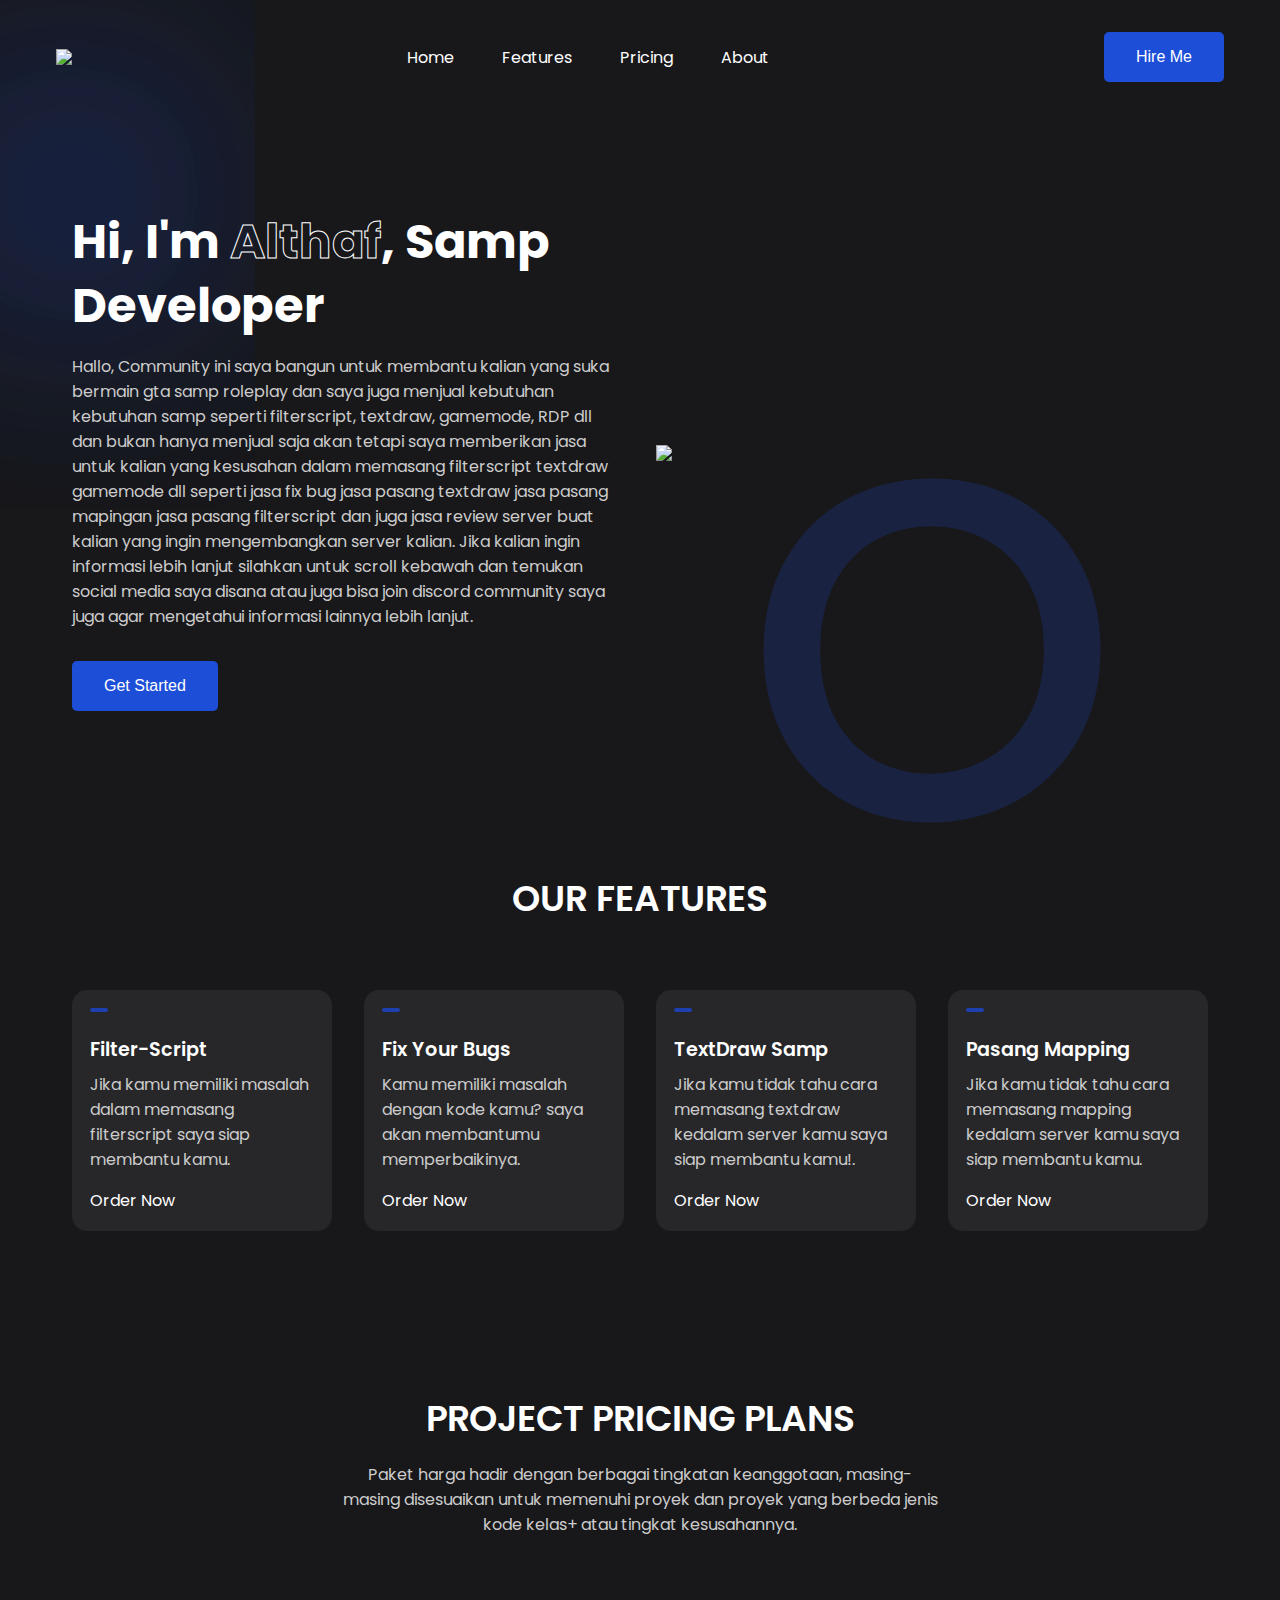
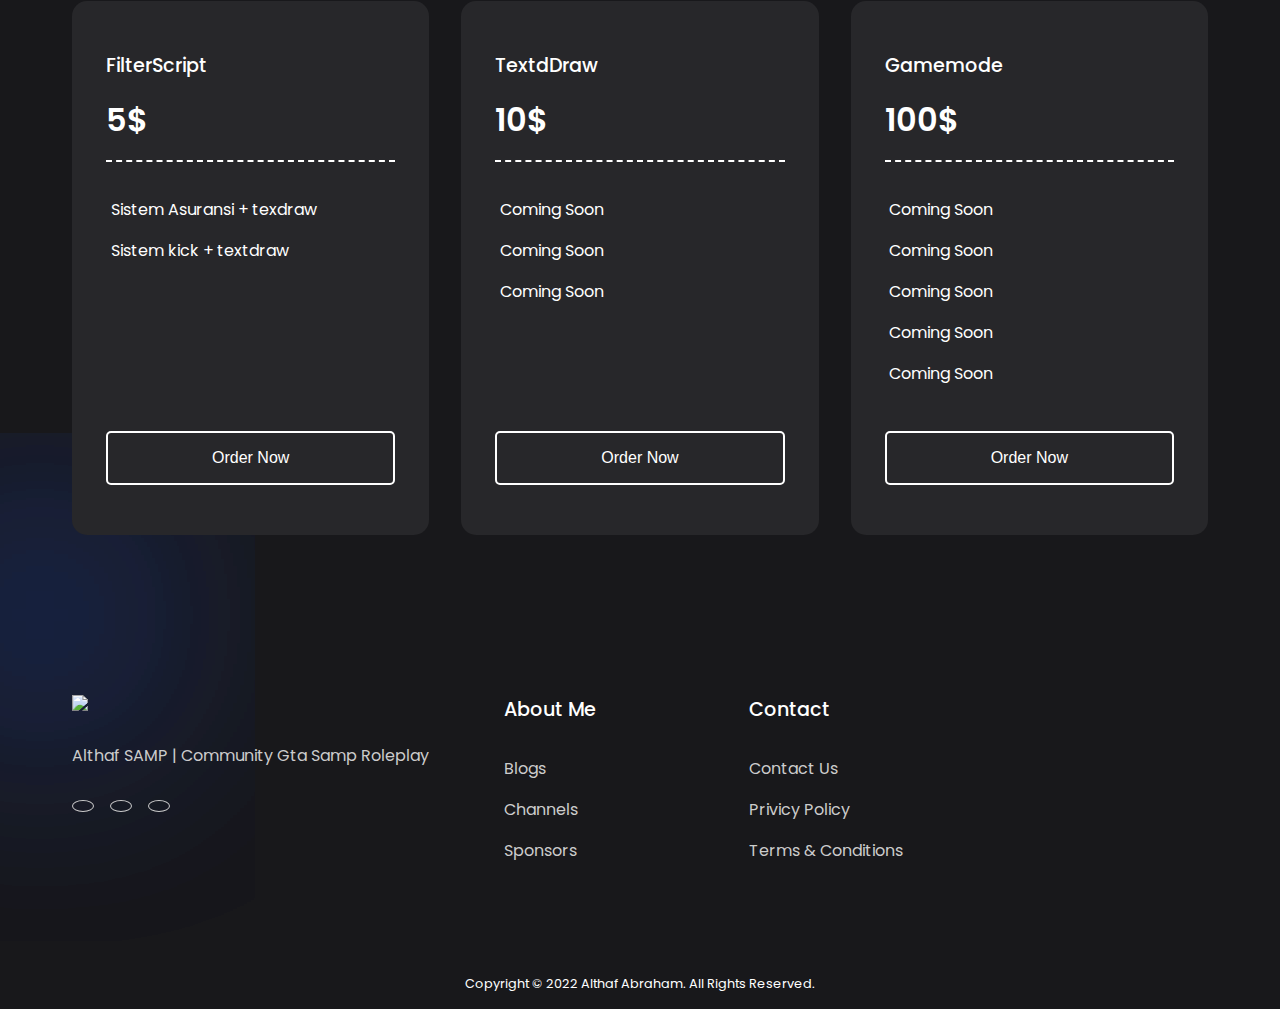
==== index.html @ edbcb1a2 "Add files via upload" ====
<!DOCTYPE html>
<html lang="en">

<head>
    <meta charset="UTF-8">
    <meta name="viewport" content="width=device-width, initial-scale=1.0">
    <link rel="stylesheet" href="https://cdnjs.cloudflare.com/ajax/libs/remixicon/3.5.0/remixicon.min.css">
    <link rel="stylesheet" href="style.css">
    <title>Althaf Community</title>
    <link rel="icon" href="images/picdev.png" type="image/x-icon">
</head>

<body>

    <nav>
        <div class="nav-logo">
            <a href="#">
                <img src="images/logo.png">
            </a>
        </div>

        <ul class="nav-links">
            <li class="link"><a href="" onclick="removeHash()">Home</a></li>
            <li id="link1" class="link"><a href="#features" onclick="scrollToSection('features')">Features</a></li>
            <li id="link2" class="link"><a href="#pricing-plans" onclick="scrollToSection('pricing-plans')">Pricing</a></li>
            <li id="link" class="link"><a href="./aboutme">About</a></li>
        </ul>
        <button class="btn" onclick="contactWhatsApp()">Hire Me</button>
    </nav>

    <header class="container">
        <div class="content">
            <span class="blur"></span>
            <span class="blur"></span>
            <h4></h4>
            <H1>Hi, I'm <span>Althaf</span>, Samp Developer</H1>
            <p>
                Hallo, Community ini saya bangun untuk membantu kalian yang suka bermain gta samp roleplay dan saya juga menjual kebutuhan kebutuhan samp
                seperti filterscript, textdraw, gamemode, RDP dll dan bukan hanya menjual saja akan tetapi saya memberikan jasa untuk kalian yang kesusahan dalam memasang filterscript
                textdraw gamemode dll seperti jasa fix bug jasa pasang textdraw jasa pasang mapingan jasa pasang filterscript dan juga jasa review server buat kalian yang ingin mengembangkan server kalian.
                Jika kalian ingin informasi lebih lanjut silahkan untuk scroll kebawah dan temukan social media saya disana atau juga bisa join discord community saya juga agar mengetahui informasi lainnya lebih lanjut.
            </p>
            <button class="btn" onclick="scrollToFeatures()">Get Started</button>
        </div>
        <div class="image">
            <img src="images/header.png">
        </div>
    </header>

    <section class="container" id="features">
        <h2 class="header">OUR FEATURES</h2>
        <div class="features">
            <div class="card">
                <span><i class="ri-money-dollar-box-line"></i></span>
                <h4>Filter-Script</h4>
                <p>
                    Jika kamu memiliki masalah dalam memasang filterscript saya siap membantu kamu.
                </p>
                <a href="#" onclick="orderFilterScript()">Order Now <i class="ri-arrow-right-line"></i></a>
            </div>
            <div class="card">
                <span><i class="ri-bug-line"></i></span>
                <h4>Fix Your Bugs</h4>
                <p>
                    Kamu memiliki masalah dengan kode kamu? saya akan membantumu memperbaikinya.
                </p>
                <a href="#" onclick="orderFixBugs()">Order Now <i class="ri-arrow-right-line"></i></a>
            </div>
            <div class="card">
                <span><i class="ri-history-line"></i></span>
                <h4>TextDraw Samp</h4>
                <p>
                    Jika kamu tidak tahu cara memasang textdraw kedalam server kamu saya siap membantu kamu!.
                </p>
                <a href="#" onclick="orderTextDraw()">Order Now <i class="ri-arrow-right-line"></i></a>
            </div>
            <div class="card">
                <span><i class="ri-shake-hands-line"></i></span>
                <h4>Pasang Mapping</h4>
                <p>
                    Jika kamu tidak tahu cara memasang mapping kedalam server kamu saya siap membantu kamu.
                </p>
                <a href="#" onclick="orderMapping()">Order Now <i class="ri-arrow-right-line"></i></a>
            </div>
        </div>
    </section>

    <section class="container" id="pricing-plans">
        <h2 class="header">PROJECT PRICING PLANS</h2>
        <p class="sub-header">
            Paket harga hadir dengan berbagai tingkatan keanggotaan, masing-masing disesuaikan untuk memenuhi proyek dan proyek yang berbeda
            jenis kode kelas+ atau tingkat kesusahannya.
        </p>
        <div class="pricing">
            <div class="card">
                <div class="content">
                    <img src="images/comingsoon.png" alt="">
                    <h4>FilterScript</h4>
                    <h3>5$</h3>
                    <p>
                        <i class="ri-checkbox-circle-line"></i>
                        Sistem Asuransi + texdraw
                    </p>
                    <p>
                        <i class="ri-checkbox-circle-line"></i>
                        Sistem kick + textdraw
                    </p>
                </div>
                <button class="btn" onclick="orderFilterScript()">Order Now</button>
            </div>
            <div class="card">
                <div class="content">
                    <img src="images/comingsoon.png" alt="">
                    <h4>TextdDraw</h4>
                    <h3>10$</h3>
                    <p>
                        <i class="ri-checkbox-circle-line"></i>
                        Coming Soon
                    </p>
                    <p>
                        <i class="ri-checkbox-circle-line"></i>
                        Coming Soon
                    </p>
                    <p>
                        <i class="ri-checkbox-circle-line"></i>
                        Coming Soon
                    </p>
                </div>
                <button class="btn" onclick="orderTextdraw()">Order Now</button>
            </div>
            <div class="card">
                <div class="content">
                    <img src="images/comingsoon.png" alt="">
                    <h4>Gamemode</h4>
                    <h3>100$</h3>
                    <p>
                        <i class="ri-checkbox-circle-line"></i>
                        Coming Soon
                    </p>
                    <p>
                        <i class="ri-checkbox-circle-line"></i>
                        Coming Soon
                    </p>
                    <p>
                        <i class="ri-checkbox-circle-line"></i>
                        Coming Soon
                    </p>
                    <p>
                        <i class="ri-checkbox-circle-line"></i>
                        Coming Soon
                    </p>
                    <p>
                        <i class="ri-checkbox-circle-line"></i>
                        Coming Soon
                    </p>
                </div>
                <button class="btn" onclick="orderGamemode()">Order Now</button>
            </div>
        </div>
    </section>

    <footer class="container">
        <span class="blur"></span>
        <span class="blur"></span>
        <div class="column">
            <div class="logo">
                <img src="images/logoalthaf.png">
            </div>
            <p>
                Althaf SAMP | Community Gta Samp Roleplay
            </p>
            <div class="socials">
                <a href="https://www.youtube.com/@althafsamp18" target="_blank"><i class="ri-youtube-line"></i></a>
                <a href="https://www.instagram.com/xalthafabraham/" target="_blank"><i class="ri-instagram-line"></i></a>
                <a href="https://discord.gg/uMQ23kVWEK" target="_blank"><i class="ri-discord-line"></i></a>
            </div>
        </div>
        <div class="column">
            <h4>About Me</h4>
            <a href="./aboutme">Blogs</a>
            <a href="https://www.youtube.com/@althafsamp18" target="_blank">Channels</a>
            <a href="#">Sponsors</a>
        </div>
        <div class="column">
            <h4>Contact</h4>
            <a href="#" onclick="contactUsViaWhatsApp()">Contact Us</a>
            <a href="#">Privicy Policy</a>
            <a href="#">Terms & Conditions</a>
        </div>
    </footer>

    <div class="copyright">
        Copyright © 2022 Althaf Abraham. All Rights Reserved.
    </div>

    <script>
        
    </script>
    <script src="script.js"></script>
</body>

</html>
---- style.css ----
@import url('https://fonts.googleapis.com/css2?family=Poppins:wght@300;400;500;600;700;800&display=swap');

*{
    padding: 0;
    margin: 0;
    outline: none;
    border: none;
    box-sizing: border-box;
}

img{
    width: 100%;
    display: flex;
}

a{
    text-decoration: none;
}

body{
    font-family: 'Poppins', sans-serif;
    background-color: #18181B;
}

nav{
    max-width: 1200px;
    margin: auto;
    padding: 2rem 1rem;
    display: flex;
    align-items: center;
    justify-content: space-between;
    gap: 2rem;
}

.nav-logo{
    max-width: 210px;
}

.nav-links{
    list-style: none;
    display: flex;
    align-items: center;
    gap: 3rem;
}

.link a{
    position: relative;
    padding-bottom: 0.75rem;
    color: #fff;
}

.link a::after{
    content: "";
    position: absolute;
    height: 2px;
    width: 0;
    bottom: 0;
    left: 0;
    background-color: #1d4ed8;
    transition: all 0.3s ease;
}

.link a:hover::after{
    width: 70%;
}

.btn{
    padding: 1rem 2rem;
    font-size: 1rem;
    color: #fff;
    background-color: #1d4ed8;
    border-radius: 5px;
    cursor: pointer;
    transition: all 0.3s ease;
}

.btn:hover{
    background-color: #1e40af;
}

.container{
    max-width: 1200px;
    margin: auto;
    padding: 5rem 2rem;
}

.blur{
    position: absolute;
    box-shadow: 0 0 1000px 50px #1d4ed8;
    z-index: -100;
}

header{
    position: relative;
    padding-top: 2rem;
    display: grid;
    grid-template-columns: repeat(2, 1fr);
    align-items: center;
    gap: 2rem;
}

header .content h4{
    margin-bottom: 1rem;
    color: #ccc;
    font-size: 1rem;
    font-weight: 600;
}

header .content h1{
    color: #fff;
    margin-bottom: 1rem;
    font-size: 3rem;
    font-weight: 700;
    line-height: 4rem;
}

header .content h1 span{
    -webkit-text-fill-color: transparent;
    -webkit-text-stroke: 1px #fff;
}

header .content p{
    margin-bottom: 2rem;
    color: #ccc;
}

header .image{
    position: relative;
}

header .image::before{
    content: "o";
    position: absolute;
    top: 0;
    left: 50%;
    transform: translateX(-50%);
    font-size: 38rem;
    font-weight: 400;
    line-height: 20rem;
    color: #1d4ed8;
    opacity: 0.2;
    z-index: -100;
}

header .image img{
    max-width: 600px;
    margin: auto;
}

section .header{
    margin-bottom: 1rem;
    color: #fff;
    text-align: center;
    font-size: 2.25rem;
    font-weight: 600;
}

.features{
    margin-top: 4rem;
    display: grid;
    grid-template-columns: repeat(4, 1fr);
    gap: 2rem;
}

.features .card{
    background-color: #27272a;
    padding: 1rem;
    border: 2px solid transparent;
    border-radius: 15px;
    transition: all 0.3s ease;
}

.features .card:hover{
    background-color: #323232;
    border-color: #fff;
}

.features .card span{
    display: inline-block;
    background-color: #1e40af;
    padding: 2px 9px;
    margin-bottom: 1rem;
    font-size: 1.75rem;
    color: #fff;
    border-radius: 5px;
}

.features .card h4{
    margin-bottom: 0.5rem;
    color: #fff;
    font-size: 1.2rem;
    font-weight: 600;
}

.features .card p{
    color: #ccc;
    margin-bottom: 1rem;
}

.features .card a{
    color: #fff;
    transition: all 0.3s ease;
}

.features .card a:hover{
    color: #1e40af;
}

.sub-header{
    max-width: 600px;
    margin: auto;
    text-align: center;
    color: #ccc;
}

.pricing{
    margin-top: 4rem;
    display: grid;
    grid-template-columns: repeat(3, 1fr);
    gap: 2rem;
}

.pricing .card{

    padding: 3rem 2rem;
    background-color: #27272a;
    display: flex;
    flex-direction: column;
    border: 2px solid transparent;
    border-radius: 15px;
    transition: all 0.3s ease;
}

.pricing .card:hover{
    background-color: #323232;
    border-color: #fff;
}

.pricing .card .content{
    flex: 1;
    margin-bottom: 2rem;
}

.pricing .card h4{
    margin-bottom: 1rem;
    color: #fff;
    font-size: 1.2rem;
    font-weight: 500;
}

.pricing .card h3{
    color: #fff;
    padding-bottom: 1rem;
    margin-bottom: 2rem;
    font-size: 2rem;
    font-weight: 600;
    border-bottom: 2px dashed #fff;
}

.pricing .card p{
    color: #fff;
    margin-bottom: 0.75rem;
}

.pricing .card p i{
    color: #ccc;
    font-size: 1.2rem;
    margin-right: 0.3rem;
}

.pricing .card button{
    color: #fff;
    background-color: transparent;
    border: 2px solid #fff;
}

.pricing .card button:hover{
    background-color: #1e40af;
    border-color: #1e40af;
}

footer{
    position: relative;
    display: grid;
    grid-template-columns: 400px repeat(3, 1fr);
    gap: 2rem;
}

footer .column .logo{
    max-width: 250px;
    margin-bottom: 2rem;
}

footer .column p{
    color: #ccc;
    margin-bottom: 2rem;
}

footer .column .socials{
    display: flex;
    align-items: center;
    gap: 1rem;
}

footer .column .socials a{
    color: #ccc;
    border: 1px solid #ccc;
    padding: 5px 10px;
    font-size: 1.25rem;
    border-radius: 100%;
    transition: all 0.3s ease;
}

footer .column .socials a:hover{
    color: #fff;
    background-color: #1d4ed8;
    border-color: #1d4ed8;
}

footer .column h4{
    color: #fff;
    margin-bottom: 2rem;
    font-size: 1.2rem;
    font-weight: 500;
}

footer .column > a{
    display: block;
    color: #ccc;
    margin-bottom: 1rem;
    transition: all 0.3s ease;
}

footer .column > a:hover{
    color: #1d4ed8;
}

.copyright{
    max-width: 1200px;
    margin: auto;
    padding: 1rem;
    color: #fff;
    font-size: 0.8rem;
    text-align: center;
}

@media (width < 900px){
    .nav-links{
        display: none;
    }
    header{
        grid-template-columns: repeat(1, 1fr);
    }
    header .image{
        grid-area: 1/1/2/2;
    }
    .features{
        grid-template-columns: repeat(2, 1fr);
    }
    .pricing{
        grid-template-columns: repeat(2, 1fr);
    }
    footer{
        grid-template-columns: 1fr 200px;
    }
}

@media (width < 600px){
    header .image::before{
        display: none;
    }

    .features{
        grid-template-columns: repeat(1, 1fr);
    }

    .pricing{
        grid-template-columns: repeat(1, 1fr);
    }

    footer{
        grid-template-columns: 1fr 150px;
    }
}
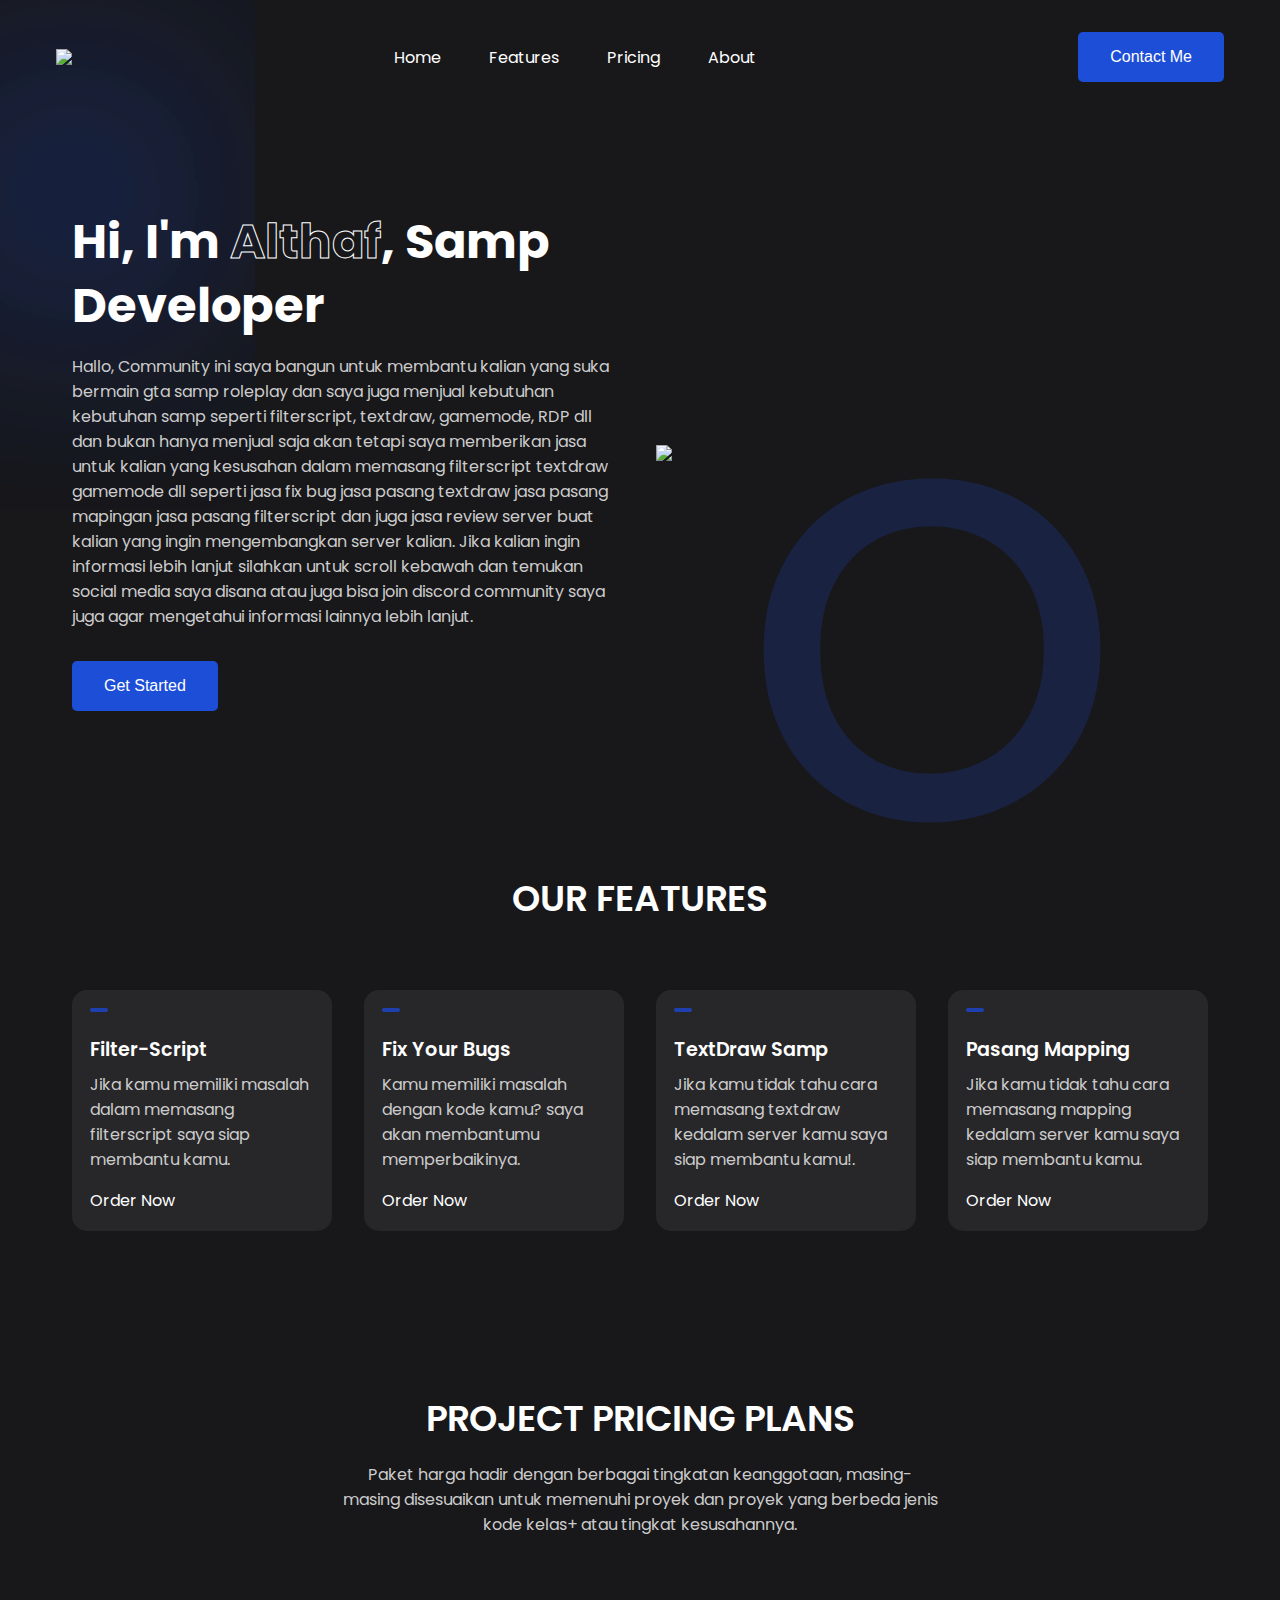
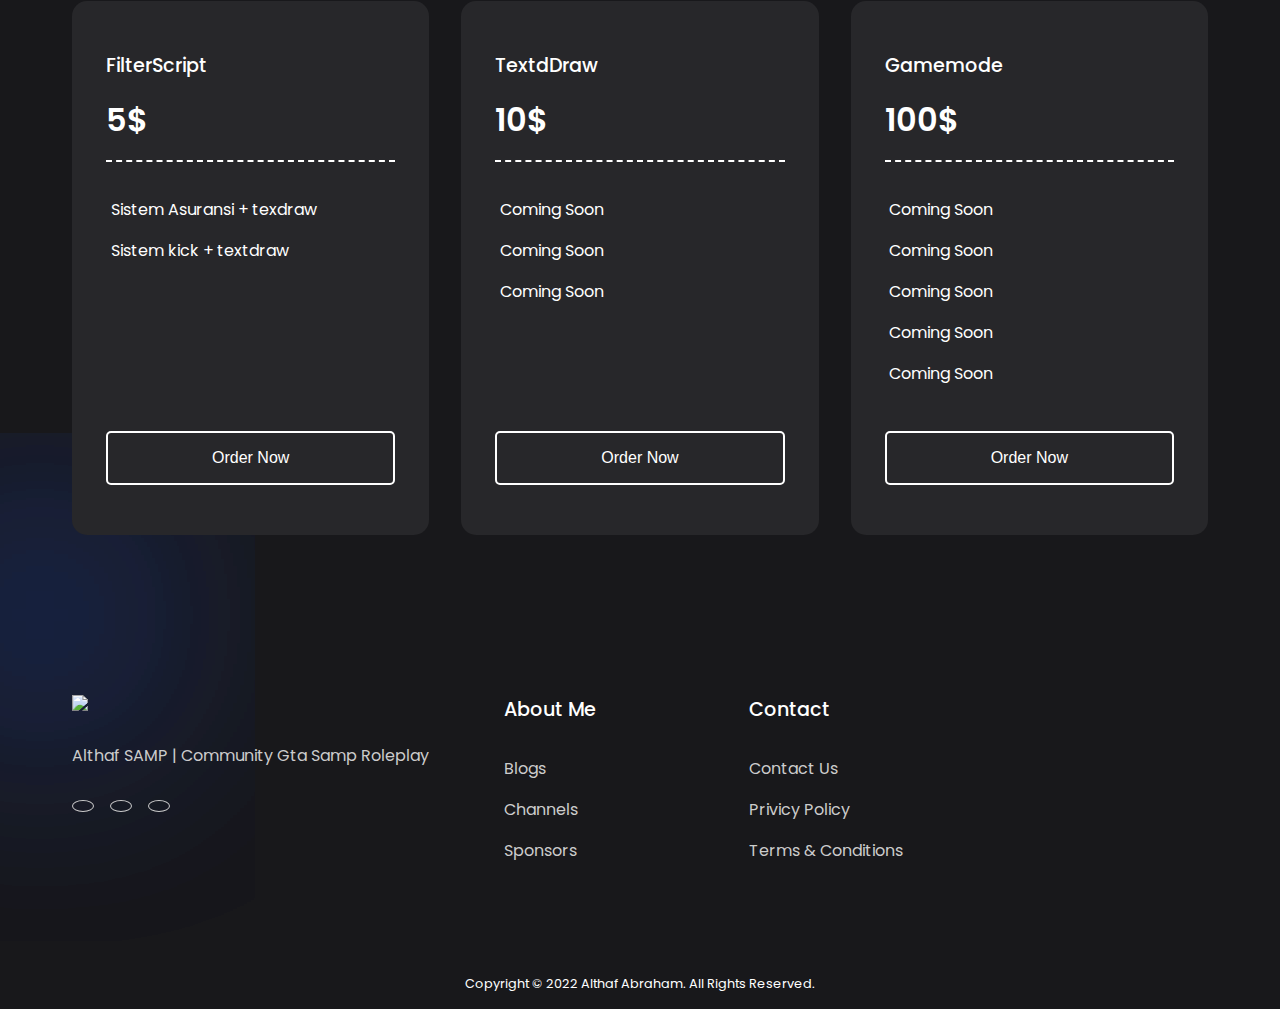
==== commit 3c776b63: "Update index.html" ====
--- a/index.html
+++ b/index.html
@@ -23,9 +23,9 @@
             <li class="link"><a href="" onclick="removeHash()">Home</a></li>
             <li id="link1" class="link"><a href="#features" onclick="scrollToSection('features')">Features</a></li>
             <li id="link2" class="link"><a href="#pricing-plans" onclick="scrollToSection('pricing-plans')">Pricing</a></li>
-            <li id="link" class="link"><a href="./aboutme">About</a></li>
+            <li id="link" class="link"><a href="./aboutme/index.html">About</a></li>
         </ul>
-        <button class="btn" onclick="contactWhatsApp()">Hire Me</button>
+        <button class="btn" onclick="contactWhatsApp()">Contact Me</button>
     </nav>
 
     <header class="container">
@@ -194,9 +194,11 @@
     </div>
 
     <script>
-        
+    function scrollToFeatures() {
+        document.getElementById('features').scrollIntoView({ behavior: 'smooth', block: 'start', inline: 'nearest' });
+    }   
     </script>
     <script src="script.js"></script>
 </body>
 
-</html>+</html>
